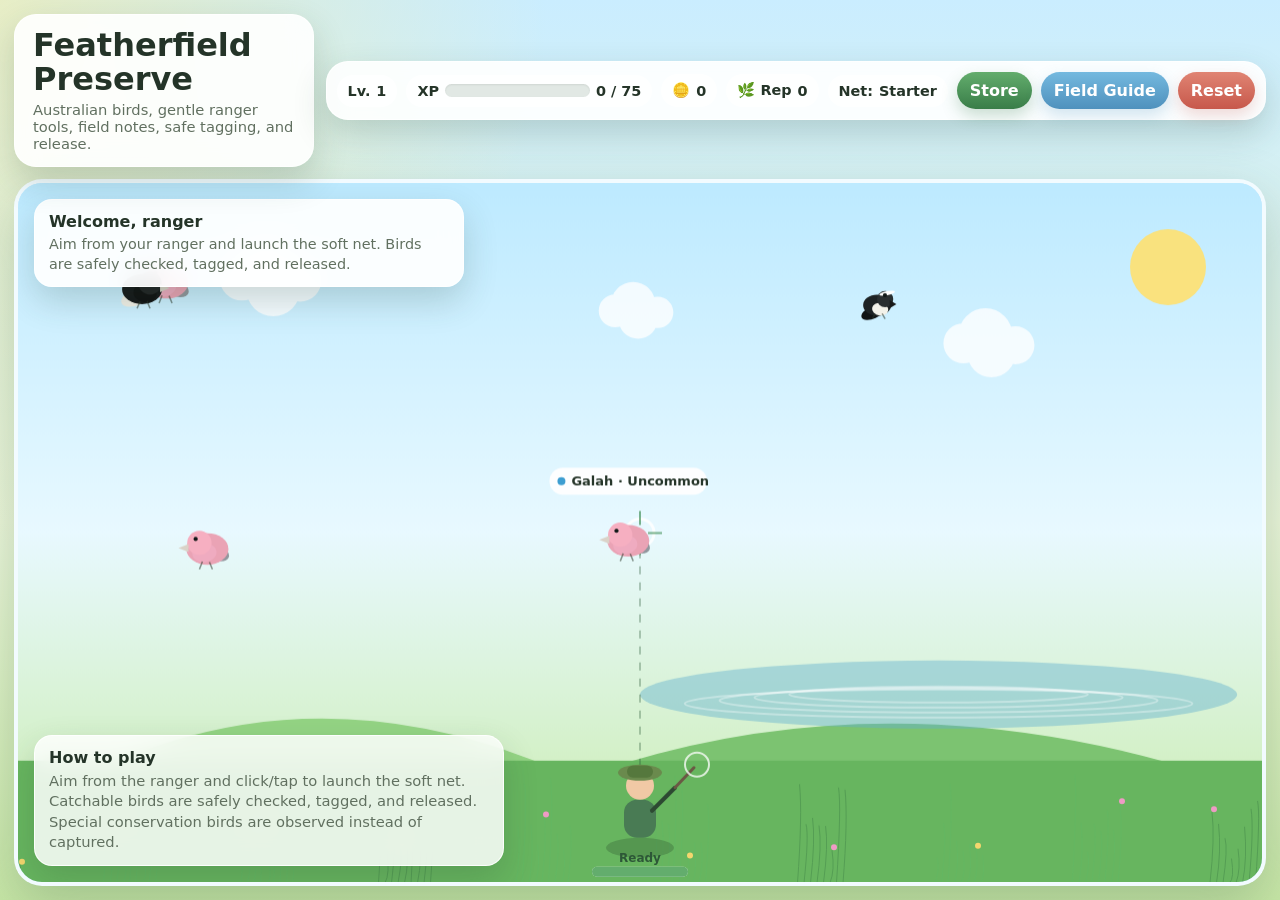
==== NEW_flappy_happpy_game_v1.2.html @ 40f364ed "Add files via upload This version adds the big changes:  Ranger/player at bottom of screen Net sh" ====
<!DOCTYPE html>
<html lang="en">
<head>
  <meta charset="UTF-8" />
  <meta name="viewport" content="width=device-width, initial-scale=1.0" />

  <title>Featherfield Preserve - Australian Birds MVP</title>

  <style>
    :root {
      --text: #243428;
      --muted: #617060;
      --panel: rgba(255, 255, 255, 0.9);
      --panel-solid: #fffaf0;
      --green: #63ad6d;
      --green-dark: #397d48;
      --blue: #5ca6da;
      --gold: #dfa840;
      --danger: #d46758;
      --shadow: 0 14px 34px rgba(40, 70, 48, 0.2);
      --radius: 22px;
    }

    * {
      box-sizing: border-box;
    }

    html,
    body {
      margin: 0;
      min-height: 100%;
      font-family: system-ui, -apple-system, BlinkMacSystemFont, "Segoe UI", sans-serif;
      color: var(--text);
      background:
        radial-gradient(circle at top left, rgba(255, 238, 151, 0.55), transparent 35%),
        linear-gradient(180deg, #caedff 0%, #edf8dc 58%, #c8e7a7 100%);
      overflow: hidden;
    }

    button {
      font: inherit;
    }

    .app {
      width: 100vw;
      height: 100vh;
      display: grid;
      grid-template-rows: auto 1fr;
      gap: 12px;
      padding: 14px;
    }

    .topbar {
      display: grid;
      grid-template-columns: 1fr auto;
      gap: 12px;
      align-items: center;
      z-index: 5;
    }

    .brand-card,
    .stats-card {
      background: var(--panel);
      backdrop-filter: blur(12px);
      border: 1px solid rgba(255, 255, 255, 0.78);
      box-shadow: var(--shadow);
      border-radius: var(--radius);
    }

    .brand-card {
      padding: 14px 18px;
    }

    .brand-card h1 {
      margin: 0;
      line-height: 1.05;
      font-size: clamp(1.15rem, 2.6vw, 2rem);
    }

    .brand-card p {
      margin: 5px 0 0;
      color: var(--muted);
      font-size: 0.92rem;
    }

    .stats-card {
      display: flex;
      flex-wrap: wrap;
      justify-content: flex-end;
      align-items: center;
      gap: 9px;
      padding: 10px;
    }

    .pill {
      display: inline-flex;
      align-items: center;
      gap: 6px;
      padding: 8px 11px;
      border-radius: 999px;
      background: rgba(255, 255, 255, 0.78);
      font-size: 0.9rem;
      font-weight: 800;
      white-space: nowrap;
    }

    .xp-shell {
      width: 145px;
      height: 13px;
      overflow: hidden;
      background: rgba(54, 94, 67, 0.14);
      border-radius: 999px;
      box-shadow: inset 0 1px 2px rgba(0, 0, 0, 0.08);
    }

    .xp-fill {
      display: block;
      height: 100%;
      width: 0%;
      background: linear-gradient(90deg, #72d085, #efbd4e);
      border-radius: inherit;
      transition: width 180ms ease;
    }

    .button {
      border: 0;
      border-radius: 999px;
      padding: 9px 13px;
      color: white;
      background: linear-gradient(180deg, var(--green), var(--green-dark));
      box-shadow: 0 7px 16px rgba(57, 125, 72, 0.25);
      cursor: pointer;
      font-weight: 900;
      transition: transform 120ms ease, filter 120ms ease;
    }

    .button:hover {
      transform: translateY(-1px);
      filter: brightness(1.04);
    }

    .button.secondary {
      background: linear-gradient(180deg, #74b9df, #4f91bd);
      box-shadow: 0 7px 16px rgba(79, 145, 189, 0.24);
    }

    .button.warn {
      background: linear-gradient(180deg, #e08473, #c7584b);
      box-shadow: 0 7px 16px rgba(199, 88, 75, 0.22);
    }

    .game-shell {
      position: relative;
      min-height: 0;
      overflow: hidden;
      border-radius: 28px;
      border: 4px solid rgba(255, 255, 255, 0.8);
      box-shadow: 0 20px 54px rgba(45, 82, 55, 0.25);
      background: #bfeaff;
    }

    canvas {
      display: block;
      width: 100%;
      height: 100%;
      cursor: crosshair;
      touch-action: none;
    }

    .hint-card {
      position: absolute;
      left: 16px;
      bottom: 16px;
      width: min(470px, calc(100% - 32px));
      padding: 12px 14px;
      pointer-events: none;
      background: rgba(255, 255, 255, 0.84);
      backdrop-filter: blur(12px);
      border: 1px solid rgba(255, 255, 255, 0.88);
      border-radius: 18px;
      box-shadow: var(--shadow);
    }

    .hint-card strong {
      display: block;
      margin-bottom: 4px;
    }

    .hint-card span {
      display: block;
      color: var(--muted);
      font-size: 0.92rem;
      line-height: 1.4;
    }

    .toast-stack {
      position: absolute;
      top: 16px;
      left: 16px;
      z-index: 4;
      display: grid;
      gap: 8px;
      pointer-events: none;
    }

    .toast {
      width: min(430px, calc(100vw - 60px));
      padding: 12px 14px;
      background: rgba(255, 255, 255, 0.92);
      backdrop-filter: blur(12px);
      border: 1px solid rgba(255, 255, 255, 0.9);
      border-radius: 18px;
      box-shadow: var(--shadow);
      animation: popIn 170ms ease both;
    }

    .toast h3 {
      margin: 0 0 4px;
      font-size: 1rem;
    }

    .toast p {
      margin: 0;
      color: var(--muted);
      font-size: 0.9rem;
      line-height: 1.35;
    }

    @keyframes popIn {
      from {
        opacity: 0;
        transform: translateY(-8px) scale(0.98);
      }

      to {
        opacity: 1;
        transform: translateY(0) scale(1);
      }
    }

    .modal-backdrop {
      position: fixed;
      inset: 0;
      z-index: 20;
      display: none;
      place-items: center;
      padding: 18px;
      background: rgba(25, 45, 30, 0.45);
      backdrop-filter: blur(8px);
    }

    .modal-backdrop.show {
      display: grid;
    }

    .modal {
      width: min(1040px, 100%);
      max-height: min(800px, 92vh);
      overflow: auto;
      background: var(--panel-solid);
      border: 3px solid rgba(255, 255, 255, 0.92);
      border-radius: 28px;
      box-shadow: 0 30px 82px rgba(0, 0, 0, 0.28);
    }

    .modal-header {
      position: sticky;
      top: 0;
      z-index: 2;
      display: flex;
      align-items: center;
      justify-content: space-between;
      gap: 12px;
      padding: 18px 20px;
      background: rgba(255, 250, 240, 0.97);
      border-bottom: 1px solid rgba(76, 93, 65, 0.13);
    }

    .modal-header h2 {
      margin: 0;
      font-size: 1.35rem;
    }

    .modal-body {
      padding: 18px 20px 22px;
    }

    .close-button {
      width: 38px;
      height: 38px;
      border: 0;
      border-radius: 999px;
      background: #f0dec5;
      color: #5e4b34;
      font-size: 1.2rem;
      font-weight: 900;
      cursor: pointer;
    }

    .grid {
      display: grid;
      grid-template-columns: repeat(auto-fit, minmax(245px, 1fr));
      gap: 14px;
    }

    .item-card {
      background: white;
      border: 1px solid rgba(76, 93, 65, 0.12);
      border-radius: 20px;
      box-shadow: 0 8px 22px rgba(43, 75, 52, 0.08);
      padding: 15px;
    }

    .item-card h3 {
      margin: 0 0 6px;
    }

    .item-card p {
      margin: 7px 0;
      color: var(--muted);
      line-height: 1.42;
    }

    .meta {
      display: flex;
      flex-wrap: wrap;
      gap: 6px;
      margin: 10px 0 12px;
    }

    .tag {
      display: inline-flex;
      align-items: center;
      padding: 5px 8px;
      border-radius: 999px;
      background: #eef7e8;
      color: #3d774d;
      font-size: 0.78rem;
      font-weight: 900;
    }

    .tag.common {
      background: #edf8e9;
      color: #4e8f49;
    }

    .tag.uncommon {
      background: #e7f4ff;
      color: #3b7eab;
    }

    .tag.rare {
      background: #f1e8ff;
      color: #7350b6;
    }

    .tag.epic {
      background: #fff0fb;
      color: #b84ca2;
    }

    .tag.legendary {
      background: #fff6d9;
      color: #9c6b11;
    }

    .tag.conservation {
      background: #e8f7ef;
      color: #32764c;
    }

    .locked {
      filter: grayscale(0.65);
      opacity: 0.72;
    }

    .card-actions {
      display: flex;
      flex-wrap: wrap;
      gap: 8px;
      margin-top: 10px;
    }

    .mini-button {
      border: 0;
      border-radius: 999px;
      padding: 8px 11px;
      background: #e9f6df;
      color: #356c43;
      cursor: pointer;
      font-weight: 900;
    }

    .mini-button.primary {
      background: var(--green);
      color: white;
    }

    .mini-button:disabled {
      cursor: not-allowed;
      opacity: 0.55;
    }

    @media (max-width: 880px) {
      html,
      body {
        overflow: auto;
      }

      .app {
        min-height: 100vh;
        height: auto;
      }

      .topbar {
        grid-template-columns: 1fr;
      }

      .stats-card {
        justify-content: flex-start;
      }

      .game-shell {
        height: 69vh;
        min-height: 510px;
      }

      .hint-card {
        right: 12px;
        left: 12px;
        bottom: 12px;
      }
    }

    @media (min-width: 881px) {
      .game-shell {
        height: 100%;
      }
    }
  </style>
</head>

<body>
  <main class="app">
    <section class="topbar">
      <div class="brand-card">
        <h1>Featherfield Preserve</h1>
        <p>Australian birds, gentle ranger tools, field notes, safe tagging, and release.</p>
      </div>

      <div class="stats-card">
        <span class="pill">Lv. <span id="levelText">1</span></span>

        <span class="pill">
          XP
          <span class="xp-shell">
            <span class="xp-fill" id="xpFill"></span>
          </span>
          <span id="xpText">0 / 75</span>
        </span>

        <span class="pill">🪙 <span id="coinText">0</span></span>
        <span class="pill">🌿 Rep <span id="repText">0</span></span>
        <span class="pill">Net: <span id="netText">Starter</span></span>

        <button class="button" id="storeButton">Store</button>
        <button class="button secondary" id="guideButton">Field Guide</button>
        <button class="button warn" id="resetButton">Reset</button>
      </div>
    </section>

    <section class="game-shell">
      <canvas id="gameCanvas" aria-label="Australian bird preserve game canvas"></canvas>

      <div class="toast-stack" id="toastStack"></div>

      <div class="hint-card">
        <strong>How to play</strong>
        <span>
          Aim from the ranger and click/tap to launch the soft net. Catchable birds are safely checked,
          tagged, and released. Special conservation birds are observed instead of captured.
        </span>
      </div>
    </section>
  </main>

  <div class="modal-backdrop" id="modalBackdrop">
    <div class="modal" role="dialog" aria-modal="true">
      <div class="modal-header">
        <h2 id="modalTitle">Modal</h2>
        <button class="close-button" id="closeModalButton" aria-label="Close modal">×</button>
      </div>

      <div class="modal-body" id="modalBody"></div>
    </div>
  </div>

  <script>
    (() => {
      "use strict";

      const STORAGE_KEY = "featherfield_preserve_australia_v2";

      const RARITY = {
        common: {
          label: "Common",
          color: "#6caf66",
          glow: "rgba(108, 175, 102, 0.16)"
        },
        uncommon: {
          label: "Uncommon",
          color: "#3d9ed1",
          glow: "rgba(61, 158, 209, 0.17)"
        },
        rare: {
          label: "Rare",
          color: "#8160cf",
          glow: "rgba(129, 96, 207, 0.2)"
        },
        epic: {
          label: "Epic",
          color: "#cc54b7",
          glow: "rgba(204, 84, 183, 0.25)"
        },
        legendary: {
          label: "Conservation",
          color: "#d89b2a",
          glow: "rgba(216, 155, 42, 0.25)"
        }
      };

      const BIRDS = [
        {
          id: "willie_wagtail",
          commonName: "Willie Wagtail",
          scientificName: "Rhipidura leucophrys",
          rarity: "common",
          handling: "catch_release",
          spawnWeight: 34,
          levelRequired: 1,
          size: 14,
          speed: 88,
          catchDifficulty: 13,
          alertRate: 0.2,
          xp: 9,
          coins: 6,
          reputation: 1,
          body: "#1d2224",
          wing: "#101314",
          chest: "#f3f2ea",
          accent: "#ffffff",
          beak: "#181818",
          movementStyle: "zigzag",
          fieldGuide:
            "A small black-and-white fantail with a white chest and eyebrow. It flicks and fans its tail while searching for insects."
        },
        {
          id: "australian_magpie",
          commonName: "Australian Magpie",
          scientificName: "Gymnorhina tibicen",
          rarity: "common",
          handling: "catch_release",
          spawnWeight: 28,
          levelRequired: 1,
          size: 20,
          speed: 50,
          catchDifficulty: 17,
          alertRate: 0.31,
          xp: 12,
          coins: 8,
          reputation: 1,
          body: "#151719",
          wing: "#f1f0e8",
          chest: "#0f1011",
          accent: "#dfded4",
          beak: "#d8d4c8",
          movementStyle: "territorial",
          fieldGuide:
            "A familiar black-and-white Australian bird. Magpies live in defended territories and are known for their rich warbling calls."
        },
        {
          id: "galah",
          commonName: "Galah",
          scientificName: "Eolophus roseicapilla",
          rarity: "uncommon",
          handling: "catch_release",
          spawnWeight: 17,
          levelRequired: 1,
          size: 21,
          speed: 60,
          catchDifficulty: 22,
          alertRate: 0.25,
          xp: 20,
          coins: 14,
          reputation: 2,
          body: "#eaa3b5",
          wing: "#92979e",
          chest: "#efabc0",
          accent: "#f3cad4",
          beak: "#dad2c8",
          movementStyle: "flock",
          fieldGuide:
            "A rose-pink and grey cockatoo often seen in noisy groups. Galahs have a bouncing, acrobatic flight."
        },
        {
          id: "rainbow_lorikeet",
          commonName: "Rainbow Lorikeet",
          scientificName: "Trichoglossus moluccanus",
          rarity: "uncommon",
          handling: "catch_release",
          spawnWeight: 15,
          levelRequired: 2,
          size: 17,
          speed: 92,
          catchDifficulty: 28,
          alertRate: 0.29,
          xp: 25,
          coins: 18,
          reputation: 2,
          body: "#238243",
          wing: "#126a31",
          chest: "#e67a2f",
          head: "#3656a7",
          accent: "#f3c739",
          beak: "#e34e34",
          movementStyle: "burst",
          fieldGuide:
            "A bright lorikeet with green wings, blue head, orange-yellow breast, and red beak. Often noisy and fast-moving."
        },
        {
          id: "superb_fairy_wren",
          commonName: "Superb Fairy-wren",
          scientificName: "Malurus cyaneus",
          rarity: "rare",
          handling: "catch_release",
          spawnWeight: 7,
          levelRequired: 2,
          size: 11,
          speed: 99,
          catchDifficulty: 38,
          alertRate: 0.39,
          xp: 48,
          coins: 34,
          reputation: 4,
          body: "#2b57b8",
          wing: "#17264f",
          chest: "#161819",
          accent: "#65a9ff",
          beak: "#161616",
          movementStyle: "tiny_hopper",
          fieldGuide:
            "A tiny, energetic wren. Adult males can show striking blue and black breeding plumage."
        },
        {
          id: "laughing_kookaburra",
          commonName: "Laughing Kookaburra",
          scientificName: "Dacelo novaeguineae",
          rarity: "rare",
          handling: "catch_release",
          spawnWeight: 6,
          levelRequired: 3,
          size: 26,
          speed: 38,
          catchDifficulty: 33,
          alertRate: 0.34,
          xp: 56,
          coins: 42,
          reputation: 4,
          body: "#d8c5a5",
          wing: "#765437",
          chest: "#f2eadc",
          accent: "#3d3027",
          beak: "#51483e",
          movementStyle: "perch",
          fieldGuide:
            "A large kingfisher with off-white underparts, brown wings, and a famous laughing call."
        },
        {
          id: "black_swan",
          commonName: "Black Swan",
          scientificName: "Cygnus atratus",
          rarity: "epic",
          handling: "catch_release",
          spawnWeight: 2,
          levelRequired: 4,
          size: 31,
          speed: 28,
          catchDifficulty: 42,
          alertRate: 0.28,
          xp: 105,
          coins: 85,
          reputation: 8,
          body: "#161515",
          wing: "#222222",
          chest: "#1b1b1b",
          accent: "#ffffff",
          beak: "#df4635",
          movementStyle: "water_glide",
          fieldGuide:
            "A large mostly black waterbird with white wing tips visible in flight and an orange-red bill."
        },
        {
          id: "carnabys_black_cockatoo",
          commonName: "Carnaby’s Black-Cockatoo",
          scientificName: "Zanda latirostris",
          rarity: "legendary",
          handling: "observe_only",
          spawnWeight: 1,
          levelRequired: 5,
          size: 30,
          speed: 72,
          catchDifficulty: 999,
          alertRate: 0.45,
          xp: 140,
          coins: 0,
          reputation: 18,
          body: "#171719",
          wing: "#101011",
          chest: "#1c1c1e",
          accent: "#f0f0df",
          beak: "#a9a190",
          movementStyle: "conservation_flyover",
          fieldGuide:
            "A south-west Western Australian black-cockatoo. In this game it is observed and protected, not captured."
        }
      ];

      const NETS = [
        {
          id: "starter",
          name: "Starter Net",
          shortName: "Starter",
          cost: 0,
          unlockLevel: 1,
          radius: 42,
          range: 430,
          throwSpeed: 560,
          cooldownMs: 1000,
          baseCatchChance: 76,
          rareBonus: 0,
          stealth: 0,
          description:
            "A balanced soft ranger net. Good range, average opening size, and forgiving cooldown."
        },
        {
          id: "wide",
          name: "Wide Net",
          shortName: "Wide",
          cost: 110,
          unlockLevel: 2,
          radius: 62,
          range: 360,
          throwSpeed: 455,
          cooldownMs: 1350,
          baseCatchChance: 72,
          rareBonus: -2,
          stealth: 0,
          description:
            "Opens wide and is easier to aim, but travels slower and has a longer cooldown."
        },
        {
          id: "quick",
          name: "Quick Net",
          shortName: "Quick",
          cost: 165,
          unlockLevel: 3,
          radius: 34,
          range: 510,
          throwSpeed: 760,
          cooldownMs: 650,
          baseCatchChance: 78,
          rareBonus: 0,
          stealth: 0,
          description:
            "Fast and responsive. Excellent for skilled timing, but the smaller opening demands accuracy."
        },
        {
          id: "silent",
          name: "Silent Net",
          shortName: "Silent",
          cost: 320,
          unlockLevel: 4,
          radius: 44,
          range: 440,
          throwSpeed: 570,
          cooldownMs: 1050,
          baseCatchChance: 79,
          rareBonus: 8,
          stealth: 0.38,
          description:
            "A quieter conservation net that creates less stress and helps with skittish rare birds."
        }
      ];

      const canvas = document.getElementById("gameCanvas");
      const ctx = canvas.getContext("2d");

      const levelText = document.getElementById("levelText");
      const xpFill = document.getElementById("xpFill");
      const xpText = document.getElementById("xpText");
      const coinText = document.getElementById("coinText");
      const repText = document.getElementById("repText");
      const netText = document.getElementById("netText");

      const storeButton = document.getElementById("storeButton");
      const guideButton = document.getElementById("guideButton");
      const resetButton = document.getElementById("resetButton");

      const modalBackdrop = document.getElementById("modalBackdrop");
      const modalTitle = document.getElementById("modalTitle");
      const modalBody = document.getElementById("modalBody");
      const closeModalButton = document.getElementById("closeModalButton");
      const toastStack = document.getElementById("toastStack");

      let width = 900;
      let height = 620;
      let lastTime = performance.now();

      let birds = [];
      let floatingTexts = [];
      let activeNet = null;

      let spawnTimer = 0;
      let nextSpawnDelay = random(600, 1500);
      let nextThrowAt = 0;
      let cooldownPulse = 0;

      const pointer = {
        x: 450,
        y: 300,
        active: false
      };

      const player = {
        x: 450,
        y: 560,
        radius: 24,
        bob: 0
      };

      let save = loadSave();

      function createDefaultSave() {
        const collection = {};

        for (const bird of BIRDS) {
          collection[bird.id] = {
            discovered: false,
            observed: false,
            totalHandled: 0,
            totalObserved: 0,
            bestQuality: null,
            firstSeenAt: null
          };
        }

        return {
          xp: 0,
          coins: 0,
          reputation: 0,
          equippedNetId: "starter",
          ownedNetIds: ["starter"],
          collection,
          totalSafeHandles: 0,
          totalObservations: 0
        };
      }

      function loadSave() {
        try {
          const raw = localStorage.getItem(STORAGE_KEY);
          const parsed = raw ? JSON.parse(raw) : null;
          const base = createDefaultSave();

          if (!parsed || typeof parsed !== "object") {
            return base;
          }

          const mergedCollection = { ...base.collection };

          for (const bird of BIRDS) {
            mergedCollection[bird.id] = {
              ...base.collection[bird.id],
              ...(parsed.collection ? parsed.collection[bird.id] : {})
            };
          }

          const merged = {
            ...base,
            ...parsed,
            collection: mergedCollection,
            ownedNetIds:
              Array.isArray(parsed.ownedNetIds) && parsed.ownedNetIds.length
                ? parsed.ownedNetIds
                : ["starter"]
          };

          if (!merged.ownedNetIds.includes("starter")) {
            merged.ownedNetIds.push("starter");
          }

          if (!NETS.some((net) => net.id === merged.equippedNetId)) {
            merged.equippedNetId = "starter";
          }

          return merged;
        } catch (error) {
          console.warn("Could not load save. Starting fresh.", error);
          return createDefaultSave();
        }
      }

      function writeSave() {
        localStorage.setItem(STORAGE_KEY, JSON.stringify(save));
      }

      function xpRequiredForLevel(level) {
        return Math.floor(75 * Math.pow(level, 1.45));
      }

      function getLevelInfo(totalXp) {
        let level = 1;
        let remaining = totalXp;

        while (remaining >= xpRequiredForLevel(level)) {
          remaining -= xpRequiredForLevel(level);
          level += 1;
        }

        return {
          level,
          current: remaining,
          needed: xpRequiredForLevel(level)
        };
      }

      function getEquippedNet() {
        return NETS.find((net) => net.id === save.equippedNetId) || NETS[0];
      }

      function clamp(value, min, max) {
        return Math.max(min, Math.min(max, value));
      }

      function random(min, max) {
        return Math.random() * (max - min) + min;
      }

      function distance(ax, ay, bx, by) {
        return Math.hypot(ax - bx, ay - by);
      }

      function escapeHtml(value) {
        return String(value)
          .replaceAll("&", "&amp;")
          .replaceAll("<", "&lt;")
          .replaceAll(">", "&gt;")
          .replaceAll('"', "&quot;")
          .replaceAll("'", "&#039;");
      }

      function safeId() {
        if (globalThis.crypto && typeof globalThis.crypto.randomUUID === "function") {
          return globalThis.crypto.randomUUID();
        }

        return `${Date.now()}-${Math.random().toString(16).slice(2)}`;
      }

      function resizeCanvas() {
        const rect = canvas.getBoundingClientRect();
        const dpr = Math.max(1, window.devicePixelRatio || 1);

        width = Math.max(320, rect.width);
        height = Math.max(480, rect.height);

        canvas.width = Math.floor(width * dpr);
        canvas.height = Math.floor(height * dpr);

        ctx.setTransform(dpr, 0, 0, dpr, 0, 0);

        player.x = width / 2;
        player.y = height - 68;

        if (!pointer.active) {
          pointer.x = width / 2;
          pointer.y = height / 2;
        }
      }

      function chooseWeightedBird() {
        const level = getLevelInfo(save.xp).level;

        const availableBirds = BIRDS.filter((bird) => level >= bird.levelRequired);

        const totalWeight = availableBirds.reduce((sum, bird) => sum + bird.spawnWeight, 0);
        let roll = Math.random() * totalWeight;

        for (const bird of availableBirds) {
          roll -= bird.spawnWeight;

          if (roll <= 0) {
            return bird;
          }
        }

        return availableBirds[0];
      }

      function spawnBird() {
        const data = chooseWeightedBird();

        let x = random(50, width - 50);
        let y = random(82, height - 170);

        if (data.movementStyle === "water_glide") {
          x = random(80, width - 80);
          y = height - 172;
        }

        if (data.movementStyle === "conservation_flyover") {
          x = Math.random() < 0.5 ? -60 : width + 60;
          y = random(90, height * 0.42);
        }

        const angle = random(0, Math.PI * 2);
        const direction = data.movementStyle === "conservation_flyover"
          ? x < 0
            ? 1
            : -1
          : Math.cos(angle) >= 0
            ? 1
            : -1;

        const speed = data.speed * random(0.84, 1.18);

        birds.push({
          uid: safeId(),
          data,
          x,
          y,
          vx: direction * speed,
          vy: Math.sin(angle) * speed * 0.48,
          size: data.size,
          alert: 0,
          state: "foraging",
          age: 0,
          flap: random(0, Math.PI * 2),
          turnTimer: random(0.45, 1.5),
          pauseTimer: 0,
          lifeLimit:
            data.rarity === "legendary"
              ? random(7, 11)
              : data.rarity === "epic"
                ? random(12, 17)
                : data.rarity === "rare"
                  ? random(14, 22)
                  : random(20, 31)
        });
      }

      function updateSpawning(dt) {
        spawnTimer += dt * 1000;

        const maxBirds = width < 640 ? 5 : 8;

        if (birds.length < maxBirds && spawnTimer >= nextSpawnDelay) {
          spawnBird();

          spawnTimer = 0;
          nextSpawnDelay = random(650, 1650);
        }
      }

      function updateBirds(dt) {
        const net = getEquippedNet();

        for (const bird of birds) {
          bird.age += dt;
          bird.flap += dt * 9;
          bird.turnTimer -= dt;
          bird.pauseTimer = Math.max(0, bird.pauseTimer - dt);

          const pointerDistance = distance(pointer.x, pointer.y, bird.x, bird.y);

          if (pointer.active && pointerDistance < 86) {
            bird.alert += bird.data.alertRate * (1 - net.stealth) * dt * 0.55;
          } else {
            bird.alert -= dt * 0.075;
          }

          if (activeNet) {
            const netDistance = distance(activeNet.x, activeNet.y, bird.x, bird.y);
            if (netDistance < activeNet.radius + 90) {
              bird.alert += bird.data.alertRate * (1 - net.stealth) * dt * 1.2;
            }
          }

          bird.alert = clamp(bird.alert, 0, 1.55);

          applyMovementStyle(bird, dt);

          if (
            bird.age > bird.lifeLimit ||
            (bird.alert > 1.24 && ["rare", "epic", "legendary"].includes(bird.data.rarity))
          ) {
            bird.state = "fleeing";
          }

          if (bird.state === "fleeing") {
            bird.vy -= 120 * dt;
            bird.vx += bird.vx >= 0 ? 28 * dt : -28 * dt;
          }

          bird.x += bird.vx * dt;
          bird.y += bird.vy * dt;

          constrainBirdToHabitat(bird);
        }

        birds = birds.filter((bird) => {
          const margin = 180;

          return (
            bird.x > -margin &&
            bird.x < width + margin &&
            bird.y > -margin &&
            bird.y < height + margin
          );
        });
      }

      function applyMovementStyle(bird, dt) {
        const data = bird.data;

        if (bird.state === "fleeing") {
          return;
        }

        if (data.movementStyle === "perch") {
          if (bird.pauseTimer <= 0 && Math.random() < dt * 0.55) {
            bird.pauseTimer = random(0.7, 1.8);
          }

          if (bird.pauseTimer > 0) {
            bird.vx *= 0.9;
            bird.vy *= 0.88;
            return;
          }
        }

        if (bird.turnTimer > 0) {
          return;
        }

        let speed = data.speed * random(0.78, 1.28) * (1 + bird.alert * 0.38);
        let angle = Math.atan2(bird.vy, bird.vx);

        if (data.movementStyle === "zigzag") {
          angle += random(-1.25, 1.25);
          speed *= 1.08;
          bird.turnTimer = random(0.22, 0.58);
        } else if (data.movementStyle === "territorial") {
          const homeBias = Math.atan2(height * 0.45 - bird.y, width * 0.5 - bird.x);
          angle = angle * 0.55 + homeBias * 0.45 + random(-0.7, 0.7);
          bird.turnTimer = random(0.6, 1.25);
        } else if (data.movementStyle === "flock") {
          angle += random(-0.6, 0.6);
          speed *= 0.94;
          bird.turnTimer = random(0.5, 1.2);
        } else if (data.movementStyle === "burst") {
          angle += random(-0.85, 0.85);
          speed *= Math.random() < 0.45 ? 1.55 : 0.55;
          bird.turnTimer = random(0.25, 0.85);
        } else if (data.movementStyle === "tiny_hopper") {
          angle += random(-1.5, 1.5);
          speed *= Math.random() < 0.5 ? 1.35 : 0.35;
          bird.turnTimer = random(0.2, 0.55);
        } else if (data.movementStyle === "water_glide") {
          angle = Math.random() < 0.5 ? 0 : Math.PI;
          speed *= 0.55;
          bird.turnTimer = random(1.4, 2.8);
        } else if (data.movementStyle === "conservation_flyover") {
          speed *= 1.08;
          bird.vx = bird.vx >= 0 ? speed : -speed;
          bird.vy = Math.sin(bird.age * 1.4) * 14;
          bird.turnTimer = random(0.9, 1.4);
          return;
        } else {
          angle += random(-0.75, 0.75);
          bird.turnTimer = random(0.5, 1.5);
        }

        bird.vx = Math.cos(angle) * speed;
        bird.vy = Math.sin(angle) * speed * 0.52;
      }

      function constrainBirdToHabitat(bird) {
        if (bird.state === "fleeing" || bird.data.movementStyle === "conservation_flyover") {
          return;
        }

        const minY = 72;
        const maxY = bird.data.movementStyle === "water_glide"
          ? height - 148
          : height - 135;

        if (bird.x < 36) {
          bird.x = 36;
          bird.vx = Math.abs(bird.vx);
        }

        if (bird.x > width - 36) {
          bird.x = width - 36;
          bird.vx = -Math.abs(bird.vx);
        }

        if (bird.y < minY) {
          bird.y = minY;
          bird.vy = Math.abs(bird.vy);
        }

        if (bird.y > maxY) {
          bird.y = maxY;
          bird.vy = -Math.abs(bird.vy);
        }
      }

      function fireNet(targetX, targetY) {
        const now = performance.now();
        const net = getEquippedNet();

        if (activeNet) {
          showToast("Net already deployed", "Let your current net finish its throw first.");
          return;
        }

        if (now < nextThrowAt) {
          cooldownPulse = 1;
          showToast("Net cooling down", "A calm ranger waits between throws.");
          return;
        }

        const dx = targetX - player.x;
        const dy = targetY - player.y;
        const length = Math.hypot(dx, dy) || 1;

        if (dy > 30) {
          showToast("Aim into the habitat", "Launch upward or sideways toward the birds, not into the ranger’s feet.");
          return;
        }

        const directionX = dx / length;
        const directionY = dy / length;

        activeNet = {
          x: player.x,
          y: player.y - 16,
          startX: player.x,
          startY: player.y - 16,
          vx: directionX * net.throwSpeed,
          vy: directionY * net.throwSpeed,
          radius: 9,
          maxRadius: net.radius,
          range: net.range,
          age: 0,
          hit: false
        };

        nextThrowAt = now + net.cooldownMs;
      }

      function updateNetProjectile(dt) {
        if (!activeNet) {
          return;
        }

        activeNet.age += dt;
        activeNet.x += activeNet.vx * dt;
        activeNet.y += activeNet.vy * dt;

        activeNet.radius = Math.min(
          activeNet.maxRadius,
          activeNet.radius + dt * 210
        );

        for (const bird of birds) {
          if (bird.state === "fleeing") {
            continue;
          }

          const hitDistance = distance(activeNet.x, activeNet.y, bird.x, bird.y);

          if (hitDistance <= activeNet.radius + bird.size) {
            handleNetHitBird(bird, activeNet);
            activeNet = null;
            return;
          }
        }

        const travelled = distance(
          activeNet.x,
          activeNet.y,
          activeNet.startX,
          activeNet.startY
        );

        if (
          travelled >= activeNet.range ||
          activeNet.x < -90 ||
          activeNet.x > width + 90 ||
          activeNet.y < -90 ||
          activeNet.y > height + 90
        ) {
          scareNearbyBirds(activeNet.x, activeNet.y);

          floatingTexts.push({
            text: "Soft net landed",
            x: activeNet.x,
            y: activeNet.y,
            color: "#697463",
            alpha: 1,
            age: 0,
            life: 0.9
          });

          activeNet = null;
        }
      }

      function handleNetHitBird(bird, projectile) {
        if (bird.data.handling === "observe_only") {
          observeConservationBird(bird);
          return;
        }

        attemptCatch(bird, projectile);
      }

      function attemptCatch(bird, projectile) {
        const net = getEquippedNet();
        const data = bird.data;

        const distanceScore = clamp(
          1 - distance(projectile.x, projectile.y, bird.x, bird.y) / (projectile.radius + bird.size),
          0,
          1
        );

        const rareBonus = ["rare", "epic"].includes(data.rarity) ? net.rareBonus : 0;

        const catchChance = clamp(
          net.baseCatchChance +
            rareBonus +
            distanceScore * 15 -
            data.catchDifficulty -
            bird.alert * 18,
          5,
          96
        );

        const roll = Math.random() * 100;

        if (roll <= catchChance) {
          safelyHandleBird(bird, distanceScore);
        } else {
          bird.alert += 0.58;

          if (bird.alert > 1.05) {
            bird.state = "fleeing";
          }

          floatingTexts.push({
            text: "Slipped away",
            x: bird.x,
            y: bird.y - 30,
            color: "#b4654d",
            alpha: 1,
            age: 0,
            life: 1
          });

          showToast(
            "Gentle miss",
            `${data.commonName} slipped away and became more alert.`
          );
        }
      }

      function safelyHandleBird(bird, distanceScore) {
        const data = bird.data;
        const entry = save.collection[data.id];

        const firstDiscovery = !entry.discovered;
        const quality = distanceScore >= 0.72 ? "Excellent" : distanceScore >= 0.4 ? "Clean" : "Safe";
        const qualityMultiplier = quality === "Excellent" ? 1.25 : quality === "Clean" ? 1.08 : 1;
        const firstMultiplier = firstDiscovery ? 2 : 1;

        const xpEarned = Math.round(data.xp * qualityMultiplier * firstMultiplier);
        const coinsEarned = Math.round(data.coins * qualityMultiplier);
        const repEarned = Math.round(data.reputation * qualityMultiplier);

        save.xp += xpEarned;
        save.coins += coinsEarned;
        save.reputation += repEarned;
        save.totalSafeHandles += 1;

        entry.discovered = true;
        entry.observed = true;
        entry.totalHandled += 1;
        entry.totalObserved += 1;
        entry.firstSeenAt = entry.firstSeenAt || new Date().toISOString();

        if (!entry.bestQuality || qualityRank(quality) > qualityRank(entry.bestQuality)) {
          entry.bestQuality = quality;
        }

        birds = birds.filter((item) => item.uid !== bird.uid);

        floatingTexts.push({
          text: `+${xpEarned} XP  +${coinsEarned} coins  +${repEarned} rep`,
          x: bird.x,
          y: bird.y - 34,
          color: RARITY[data.rarity].color,
          alpha: 1,
          age: 0,
          life: 1.25
        });

        showToast(
          `${quality} handling: ${data.commonName}`,
          `${data.commonName} was safely checked, tagged, and released. ${
            firstDiscovery ? "New field guide entry unlocked. " : ""
          }+${xpEarned} XP, +${coinsEarned} coins, +${repEarned} reputation.`
        );

        writeSave();
        updateHud();
      }

      function observeConservationBird(bird) {
        const data = bird.data;
        const entry = save.collection[data.id];

        const firstDiscovery = !entry.discovered;

        const xpEarned = firstDiscovery ? data.xp * 2 : data.xp;
        const repEarned = firstDiscovery ? data.reputation * 2 : data.reputation;

        save.xp += xpEarned;
        save.reputation += repEarned;
        save.totalObservations += 1;

        entry.discovered = true;
        entry.observed = true;
        entry.totalObserved += 1;
        entry.firstSeenAt = entry.firstSeenAt || new Date().toISOString();
        entry.bestQuality = "Observed";

        birds = birds.filter((item) => item.uid !== bird.uid);

        floatingTexts.push({
          text: `Observed! +${xpEarned} XP  +${repEarned} rep`,
          x: bird.x,
          y: bird.y - 36,
          color: RARITY[data.rarity].color,
          alpha: 1,
          age: 0,
          life: 1.4
        });

        showToast(
          `Conservation observation: ${data.commonName}`,
          `${data.commonName} was respectfully observed and logged. This species is protected in-game, not captured.`
        );

        writeSave();
        updateHud();
      }

      function qualityRank(quality) {
        if (quality === "Observed") return 4;
        if (quality === "Excellent") return 3;
        if (quality === "Clean") return 2;
        if (quality === "Safe") return 1;
        return 0;
      }

      function scareNearbyBirds(x, y) {
        const net = getEquippedNet();

        for (const bird of birds) {
          const d = distance(x, y, bird.x, bird.y);

          if (d < 130) {
            bird.alert += 0.25 * (1 - net.stealth);

            if (bird.alert > 1.25 && ["rare", "epic", "legendary"].includes(bird.data.rarity)) {
              bird.state = "fleeing";
            }
          }
        }
      }

      function updateFloatingTexts(dt) {
        for (const text of floatingTexts) {
          text.age += dt;
          text.y -= dt * 36;
          text.alpha = 1 - text.age / text.life;
        }

        floatingTexts = floatingTexts.filter((text) => text.age < text.life);
      }

      function updateHud() {
        const levelInfo = getLevelInfo(save.xp);
        const net = getEquippedNet();

        levelText.textContent = String(levelInfo.level);
        xpText.textContent = `${levelInfo.current} / ${levelInfo.needed}`;
        xpFill.style.width = `${clamp((levelInfo.current / levelInfo.needed) * 100, 0, 100)}%`;

        coinText.textContent = String(save.coins);
        repText.textContent = String(save.reputation);
        netText.textContent = net.shortName;
      }

      function showToast(title, message) {
        const toast = document.createElement("div");
        toast.className = "toast";
        toast.innerHTML = `
          <h3>${escapeHtml(title)}</h3>
          <p>${escapeHtml(message)}</p>
        `;

        toastStack.prepend(toast);

        while (toastStack.children.length > 3) {
          toastStack.lastElementChild.remove();
        }

        window.setTimeout(() => {
          toast.style.opacity = "0";
          toast.style.transform = "translateY(-8px)";
          toast.style.transition = "opacity 240ms ease, transform 240ms ease";

          window.setTimeout(() => {
            toast.remove();
          }, 260);
        }, 3100);
      }

      function draw() {
        drawBackground();
        drawAimGuide();

        const sortedBirds = [...birds].sort((a, b) => a.y - b.y);

        for (const bird of sortedBirds) {
          drawBird(bird);
        }

        drawNetProjectile();
        drawPlayer();
        drawFloatingTexts();
        drawCooldownIndicator();
      }

      function drawBackground() {
        const sky = ctx.createLinearGradient(0, 0, 0, height);
        sky.addColorStop(0, "#bdeaff");
        sky.addColorStop(0.5, "#e8f9ff");
        sky.addColorStop(1, "#c9ecaa");

        ctx.fillStyle = sky;
        ctx.fillRect(0, 0, width, height);

        ctx.fillStyle = "rgba(255, 225, 112, 0.9)";
        ctx.beginPath();
        ctx.arc(width - 94, 84, 38, 0, Math.PI * 2);
        ctx.fill();

        drawCloud(width * 0.18, 86, 1.12);
        drawCloud(width * 0.48, 121, 0.82);
        drawCloud(width * 0.76, 152, 1);

        ctx.fillStyle = "#94d484";
        drawHill(-90, height - 148, width * 0.66, 180);

        ctx.fillStyle = "#7cc371";
        drawHill(width * 0.28, height - 128, width * 0.88, 190);

        drawWaterEdge();

        ctx.fillStyle = "#67b55f";
        ctx.fillRect(0, height - 122, width, 122);

        drawGrass();
      }

      function drawWaterEdge() {
        const pondY = height - 188;

        ctx.fillStyle = "rgba(101, 178, 206, 0.45)";
        ctx.beginPath();
        ctx.ellipse(width * 0.74, pondY, width * 0.24, 34, 0, 0, Math.PI * 2);
        ctx.fill();

        ctx.strokeStyle = "rgba(255, 255, 255, 0.34)";
        ctx.lineWidth = 2;

        for (let i = 0; i < 4; i += 1) {
          ctx.beginPath();
          ctx.ellipse(width * 0.74, pondY + i * 3, width * (0.12 + i * 0.028), 8 + i * 2, 0, 0, Math.PI * 2);
          ctx.stroke();
        }
      }

      function drawGrass() {
        for (let i = 0; i < 78; i += 1) {
          const x = (i * 137.5) % width;
          const y = height - randomSeeded(i, 18, 108);
          const bladeHeight = randomSeeded(i + 44, 10, 31);

          ctx.strokeStyle = i % 3 === 0 ? "#559e54" : "#64b762";
          ctx.lineWidth = 1;
          ctx.beginPath();
          ctx.moveTo(x, height);
          ctx.quadraticCurveTo(x + 5, y + bladeHeight, x + 2, y);
          ctx.stroke();

          if (i % 8 === 0) {
            ctx.fillStyle = i % 16 === 0 ? "#f5d66e" : "#ef9bc5";
            ctx.beginPath();
            ctx.arc(x + 4, y - 3, 3, 0, Math.PI * 2);
            ctx.fill();
          }
        }
      }

      function randomSeeded(seed, min, max) {
        const x = Math.sin(seed * 999) * 10000;
        return min + (x - Math.floor(x)) * (max - min);
      }

      function drawHill(x, y, w, h) {
        ctx.beginPath();
        ctx.moveTo(x, height);
        ctx.quadraticCurveTo(x + w * 0.46, y - h, x + w, height);
        ctx.closePath();
        ctx.fill();
      }

      function drawCloud(x, y, scale) {
        ctx.save();
        ctx.translate(x, y);
        ctx.scale(scale, scale);

        ctx.fillStyle = "rgba(255, 255, 255, 0.78)";
        ctx.beginPath();
        ctx.arc(0, 8, 20, 0, Math.PI * 2);
        ctx.arc(22, 0, 27, 0, Math.PI * 2);
        ctx.arc(52, 10, 19, 0, Math.PI * 2);
        ctx.arc(28, 18, 24, 0, Math.PI * 2);
        ctx.fill();

        ctx.restore();
      }

      function drawAimGuide() {
        const net = getEquippedNet();
        const dx = pointer.x - player.x;
        const dy = pointer.y - (player.y - 16);
        const length = Math.hypot(dx, dy) || 1;
        const cappedLength = Math.min(length, net.range);
        const endX = player.x + (dx / length) * cappedLength;
        const endY = player.y - 16 + (dy / length) * cappedLength;

        ctx.save();

        ctx.globalAlpha = 0.55;
        ctx.strokeStyle = "rgba(47, 91, 58, 0.6)";
        ctx.lineWidth = 2;
        ctx.setLineDash([8, 8]);
        ctx.beginPath();
        ctx.moveTo(player.x, player.y - 16);
        ctx.lineTo(endX, endY);
        ctx.stroke();
        ctx.setLineDash([]);

        ctx.globalAlpha = 0.9;
        ctx.strokeStyle = "rgba(255, 255, 255, 0.92)";
        ctx.lineWidth = 3;
        ctx.beginPath();
        ctx.arc(pointer.x, pointer.y, 14, 0, Math.PI * 2);
        ctx.stroke();

        ctx.strokeStyle = "rgba(63, 143, 84, 0.74)";
        ctx.lineWidth = 2;
        ctx.beginPath();
        ctx.moveTo(pointer.x - 22, pointer.y);
        ctx.lineTo(pointer.x - 8, pointer.y);
        ctx.moveTo(pointer.x + 8, pointer.y);
        ctx.lineTo(pointer.x + 22, pointer.y);
        ctx.moveTo(pointer.x, pointer.y - 22);
        ctx.lineTo(pointer.x, pointer.y - 8);
        ctx.moveTo(pointer.x, pointer.y + 8);
        ctx.lineTo(pointer.x, pointer.y + 22);
        ctx.stroke();

        ctx.restore();
      }

      function drawPlayer() {
        player.bob += 0.055;
        const bob = Math.sin(player.bob) * 1.2;
        const x = player.x;
        const y = player.y + bob;

        ctx.save();

        ctx.fillStyle = "rgba(34, 62, 39, 0.25)";
        ctx.beginPath();
        ctx.ellipse(x, y + 32, 34, 10, 0, 0, Math.PI * 2);
        ctx.fill();

        ctx.fillStyle = "#497b54";
        roundRect(x - 16, y - 16, 32, 38, 13);
        ctx.fill();

        ctx.fillStyle = "#f1c9a5";
        ctx.beginPath();
        ctx.arc(x, y - 30, 14, 0, Math.PI * 2);
        ctx.fill();

        ctx.fillStyle = "#6a8a4d";
        ctx.beginPath();
        ctx.ellipse(x, y - 43, 22, 8, 0, 0, Math.PI * 2);
        ctx.fill();

        ctx.fillStyle = "#55783d";
        roundRect(x - 13, y - 50, 26, 12, 6);
        ctx.fill();

        ctx.strokeStyle = "#2d4932";
        ctx.lineWidth = 4;
        ctx.lineCap = "round";
        ctx.beginPath();
        ctx.moveTo(x + 12, y - 5);
        ctx.lineTo(x + 35, y - 28);
        ctx.stroke();

        ctx.strokeStyle = "#6b5844";
        ctx.lineWidth = 3;
        ctx.beginPath();
        ctx.moveTo(x + 35, y - 28);
        ctx.lineTo(x + 54, y - 48);
        ctx.stroke();

        ctx.strokeStyle = "rgba(255, 255, 255, 0.75)";
        ctx.lineWidth = 2;
        ctx.beginPath();
        ctx.arc(x + 57, y - 51, 12, 0, Math.PI * 2);
        ctx.stroke();

        ctx.restore();
      }

      function drawBird(bird) {
        const data = bird.data;
        const rarity = RARITY[data.rarity];
        const facing = bird.vx >= 0 ? 1 : -1;
        const wingLift = Math.sin(bird.flap) * 4;
        const hover = distance(pointer.x, pointer.y, bird.x, bird.y) < 54;

        ctx.save();
        ctx.translate(bird.x, bird.y);
        ctx.scale(facing, 1);

        if (["rare", "epic", "legendary"].includes(data.rarity)) {
          ctx.fillStyle = rarity.glow;
          ctx.beginPath();
          ctx.arc(0, 0, data.size * 2.15, 0, Math.PI * 2);
          ctx.fill();
        }

        if (data.rarity === "legendary") {
          ctx.strokeStyle = "rgba(255, 222, 125, 0.72)";
          ctx.lineWidth = 2;
          ctx.beginPath();
          ctx.arc(0, 0, data.size * 2.36 + Math.sin(bird.flap) * 2, 0, Math.PI * 2);
          ctx.stroke();
        }

        ctx.fillStyle = data.wing;
        ctx.beginPath();
        ctx.ellipse(-4, 5 + wingLift, data.size * 0.9, data.size * 0.44, -0.42, 0, Math.PI * 2);
        ctx.fill();

        ctx.fillStyle = data.body;
        ctx.beginPath();
        ctx.ellipse(0, 0, data.size, data.size * 0.75, 0, 0, Math.PI * 2);
        ctx.fill();

        ctx.fillStyle = data.chest || lightenColor(data.body, 20);
        ctx.beginPath();
        ctx.ellipse(3, 4, data.size * 0.58, data.size * 0.45, 0.15, 0, Math.PI * 2);
        ctx.fill();

        ctx.fillStyle = data.head || lightenColor(data.body, 12);
        ctx.beginPath();
        ctx.arc(8, -6, data.size * 0.58, 0, Math.PI * 2);
        ctx.fill();

        if (data.accent) {
          ctx.fillStyle = data.accent;

          if (data.id === "willie_wagtail") {
            ctx.beginPath();
            ctx.ellipse(10, -12, 8, 2, -0.2, 0, Math.PI * 2);
            ctx.fill();
          } else if (data.id === "superb_fairy_wren") {
            ctx.beginPath();
            ctx.arc(7, -12, data.size * 0.27, 0, Math.PI * 2);
            ctx.fill();
          } else if (data.id === "carnabys_black_cockatoo") {
            ctx.beginPath();
            ctx.ellipse(-14, 0, 6, 12, -0.25, 0, Math.PI * 2);
            ctx.fill();
          } else if (data.id === "black_swan") {
            ctx.beginPath();
            ctx.ellipse(-6, 6 + wingLift, data.size * 0.22, data.size * 0.12, -0.4, 0, Math.PI * 2);
            ctx.fill();
          } else if (data.id === "rainbow_lorikeet") {
            ctx.beginPath();
            ctx.ellipse(4, 5, data.size * 0.35, data.size * 0.3, 0, 0, Math.PI * 2);
            ctx.fill();
          }
        }

        ctx.fillStyle = data.beak || "#e4b34f";
        ctx.beginPath();
        ctx.moveTo(data.size * 0.9, -5);
        ctx.lineTo(data.size * 1.38, -1);
        ctx.lineTo(data.size * 0.9, 3);
        ctx.closePath();
        ctx.fill();

        ctx.fillStyle = "#111817";
        ctx.beginPath();
        ctx.arc(data.size * 0.56, -10, 2.1, 0, Math.PI * 2);
        ctx.fill();

        ctx.strokeStyle = "rgba(42, 56, 42, 0.52)";
        ctx.lineWidth = 1.5;
        ctx.beginPath();
        ctx.moveTo(-2, data.size * 0.62);
        ctx.lineTo(-5, data.size * 0.97);
        ctx.moveTo(5, data.size * 0.6);
        ctx.lineTo(8, data.size * 0.97);
        ctx.stroke();

        ctx.restore();

        if (bird.alert > 0.2) {
          drawAlertMeter(bird);
        }

        if (hover) {
          drawBirdLabel(bird);
        }
      }

      function lightenColor(hex, amount) {
        const clean = hex.replace("#", "");
        const num = parseInt(clean, 16);

        const r = clamp((num >> 16) + amount, 0, 255);
        const g = clamp(((num >> 8) & 0x00ff) + amount, 0, 255);
        const b = clamp((num & 0x0000ff) + amount, 0, 255);

        return `rgb(${r}, ${g}, ${b})`;
      }

      function drawBirdLabel(bird) {
        const data = bird.data;
        const rarity = RARITY[data.rarity];
        const label = `${data.commonName} · ${rarity.label}`;

        ctx.font = "800 13px system-ui, sans-serif";
        const metrics = ctx.measureText(label);
        const labelWidth = metrics.width + 20;
        const labelHeight = 27;
        const x = clamp(bird.x - labelWidth / 2, 8, width - labelWidth - 8);
        const y = bird.y - bird.size - 52;

        ctx.fillStyle = "rgba(255, 255, 255, 0.92)";
        roundRect(x, y, labelWidth, labelHeight, 999);
        ctx.fill();

        ctx.fillStyle = rarity.color;
        ctx.beginPath();
        ctx.arc(x + 12, y + labelHeight / 2, 4, 0, Math.PI * 2);
        ctx.fill();

        ctx.fillStyle = "#26362a";
        ctx.fillText(label, x + 22, y + 18);
      }

      function drawAlertMeter(bird) {
        const barWidth = 36;
        const x = bird.x - barWidth / 2;
        const y = bird.y - bird.size - 20;

        ctx.fillStyle = "rgba(255, 255, 255, 0.82)";
        roundRect(x, y, barWidth, 6, 999);
        ctx.fill();

        ctx.fillStyle = bird.alert > 0.9 ? "#d76b5d" : "#e6aa3c";
        roundRect(x, y, barWidth * clamp(bird.alert / 1.25, 0, 1), 6, 999);
        ctx.fill();
      }

      function drawNetProjectile() {
        if (!activeNet) {
          return;
        }

        ctx.save();

        const pulse = Math.sin(activeNet.age * 18) * 2;

        ctx.strokeStyle = "rgba(255, 255, 255, 0.95)";
        ctx.lineWidth = 3;
        ctx.beginPath();
        ctx.arc(activeNet.x, activeNet.y, activeNet.radius + pulse, 0, Math.PI * 2);
        ctx.stroke();

        ctx.strokeStyle = "rgba(63, 143, 84, 0.68)";
        ctx.lineWidth = 1.5;

        for (let i = 0; i < 5; i += 1) {
          const angle = (Math.PI * 2 * i) / 5 + activeNet.age * 2;
          ctx.beginPath();
          ctx.moveTo(activeNet.x, activeNet.y);
          ctx.lineTo(
            activeNet.x + Math.cos(angle) * activeNet.radius,
            activeNet.y + Math.sin(angle) * activeNet.radius
          );
          ctx.stroke();
        }

        ctx.beginPath();
        ctx.arc(activeNet.x, activeNet.y, activeNet.radius * 0.55, 0, Math.PI * 2);
        ctx.stroke();

        ctx.fillStyle = "rgba(255, 255, 255, 0.22)";
        ctx.beginPath();
        ctx.arc(activeNet.x, activeNet.y, activeNet.radius, 0, Math.PI * 2);
        ctx.fill();

        ctx.restore();
      }

      function drawCooldownIndicator() {
        const net = getEquippedNet();
        const now = performance.now();
        const remaining = clamp((nextThrowAt - now) / net.cooldownMs, 0, 1);

        if (cooldownPulse > 0) {
          cooldownPulse -= 0.055;
        }

        const x = player.x;
        const y = player.y + 52;

        ctx.save();

        ctx.fillStyle = "rgba(255, 255, 255, 0.78)";
        roundRect(x - 48, y, 96, 10, 999);
        ctx.fill();

        ctx.fillStyle = remaining <= 0 ? "#63ad6d" : "#dfa840";
        roundRect(x - 48, y, 96 * (1 - remaining), 10, 999);
        ctx.fill();

        if (remaining <= 0) {
          ctx.font = "800 12px system-ui, sans-serif";
          ctx.fillStyle = "#2d5737";
          ctx.textAlign = "center";
          ctx.fillText("Ready", x, y - 5);
        }

        if (cooldownPulse > 0) {
          ctx.strokeStyle = "rgba(215, 107, 93, 0.7)";
          ctx.lineWidth = 3;
          ctx.beginPath();
          ctx.arc(x, player.y - 18, 42 + cooldownPulse * 12, 0, Math.PI * 2);
          ctx.stroke();
        }

        ctx.restore();
      }

      function drawFloatingTexts() {
        ctx.save();
        ctx.textAlign = "center";
        ctx.font = "900 16px system-ui, sans-serif";

        for (const text of floatingTexts) {
          ctx.globalAlpha = clamp(text.alpha, 0, 1);
          ctx.lineWidth = 4;
          ctx.strokeStyle = "rgba(255, 255, 255, 0.94)";
          ctx.strokeText(text.text, text.x, text.y);
          ctx.fillStyle = text.color;
          ctx.fillText(text.text, text.x, text.y);
        }

        ctx.restore();
      }

      function roundRect(x, y, w, h, r) {
        const radius = Math.min(r, w / 2, h / 2);

        ctx.beginPath();
        ctx.moveTo(x + radius, y);
        ctx.arcTo(x + w, y, x + w, y + h, radius);
        ctx.arcTo(x + w, y + h, x, y + h, radius);
        ctx.arcTo(x, y + h, x, y, radius);
        ctx.arcTo(x, y, x + w, y, radius);
        ctx.closePath();
      }

      function openModal(title, bodyHtml) {
        modalTitle.textContent = title;
        modalBody.innerHTML = bodyHtml;
        modalBackdrop.classList.add("show");
      }

      function closeModal() {
        modalBackdrop.classList.remove("show");
        modalBody.innerHTML = "";
      }

      function renderStore() {
        const level = getLevelInfo(save.xp).level;

        const cards = NETS.map((net) => {
          const owned = save.ownedNetIds.includes(net.id);
          const equipped = save.equippedNetId === net.id;
          const levelLocked = level < net.unlockLevel;
          const cannotAfford = save.coins < net.cost;

          let actionHtml = "";

          if (owned && equipped) {
            actionHtml = `<button class="mini-button" disabled>Equipped</button>`;
          } else if (owned) {
            actionHtml = `<button class="mini-button primary" data-equip-net="${escapeHtml(net.id)}">Equip</button>`;
          } else {
            actionHtml = `
              <button
                class="mini-button primary"
                data-buy-net="${escapeHtml(net.id)}"
                ${levelLocked || cannotAfford ? "disabled" : ""}
              >
                Buy for ${net.cost} coins
              </button>
            `;
          }

          const status = levelLocked
            ? `Unlocks at level ${net.unlockLevel}`
            : owned
              ? "Owned"
              : cannotAfford
                ? `Need ${net.cost - save.coins} more coins`
                : "Available";

          return `
            <article class="item-card ${levelLocked ? "locked" : ""}">
              <h3>${escapeHtml(net.name)}</h3>
              <p>${escapeHtml(net.description)}</p>

              <div class="meta">
                <span class="tag">Open ${net.radius}</span>
                <span class="tag">Range ${net.range}</span>
                <span class="tag">Speed ${net.throwSpeed}</span>
                <span class="tag">${(net.cooldownMs / 1000).toFixed(2)}s cooldown</span>
                ${net.rareBonus ? `<span class="tag rare">Rare +${net.rareBonus}%</span>` : ""}
                ${net.stealth ? `<span class="tag conservation">Quiet</span>` : ""}
              </div>

              <p><strong>${escapeHtml(status)}</strong></p>

              <div class="card-actions">
                ${actionHtml}
              </div>
            </article>
          `;
        }).join("");

        openModal("Net Store", `
          <p style="margin-top: 0; color: #617060;">
            Nets are now projectile tools. Bigger is not always better: wide nets are forgiving,
            quick nets reward aim, and silent nets protect skittish birds from stress.
          </p>

          <div class="grid">${cards}</div>
        `);

        modalBody.querySelectorAll("[data-buy-net]").forEach((button) => {
          button.addEventListener("click", () => buyNet(button.dataset.buyNet));
        });

        modalBody.querySelectorAll("[data-equip-net]").forEach((button) => {
          button.addEventListener("click", () => equipNet(button.dataset.equipNet));
        });
      }

      function buyNet(netId) {
        const net = NETS.find((item) => item.id === netId);
        const level = getLevelInfo(save.xp).level;

        if (!net) {
          return;
        }

        if (save.ownedNetIds.includes(net.id)) {
          return;
        }

        if (level < net.unlockLevel) {
          showToast("Still locked", `${net.name} unlocks at level ${net.unlockLevel}.`);
          return;
        }

        if (save.coins < net.cost) {
          showToast("Not enough coins", `You need ${net.cost - save.coins} more coins.`);
          return;
        }

        save.coins -= net.cost;
        save.ownedNetIds.push(net.id);
        save.equippedNetId = net.id;

        writeSave();
        updateHud();
        renderStore();

        showToast("New net equipped", `${net.name} is ready for field work.`);
      }

      function equipNet(netId) {
        if (!save.ownedNetIds.includes(netId)) {
          return;
        }

        const net = NETS.find((item) => item.id === netId);

        if (!net) {
          return;
        }

        save.equippedNetId = net.id;

        writeSave();
        updateHud();
        renderStore();

        showToast("Net equipped", `${net.name} selected.`);
      }

      function renderFieldGuide() {
        const discoveredCount = BIRDS.filter((bird) => save.collection[bird.id]?.discovered).length;
        const handledCount = BIRDS.reduce((sum, bird) => {
          return sum + (save.collection[bird.id]?.totalHandled || 0);
        }, 0);
        const observationCount = BIRDS.reduce((sum, bird) => {
          return sum + (save.collection[bird.id]?.totalObserved || 0);
        }, 0);

        const cards = BIRDS.map((bird) => {
          const entry = save.collection[bird.id] || {};
          const discovered = Boolean(entry.discovered);
          const rarity = RARITY[bird.rarity];

          if (!discovered) {
            return `
              <article class="item-card locked">
                <h3>Unknown Bird</h3>

                <div class="meta">
                  <span class="tag ${bird.rarity}">${escapeHtml(rarity.label)}</span>
                  <span class="tag">Unlock Lv. ${bird.levelRequired}</span>
                </div>

                <p>
                  A silhouette waits in your guide. Explore carefully and keep improving your ranger skills.
                </p>
              </article>
            `;
          }

          const handlingLabel = bird.handling === "observe_only"
            ? "Observe only"
            : "Safe tag & release";

          return `
            <article class="item-card">
              <h3>${escapeHtml(bird.commonName)}</h3>

              <p style="margin-top: -2px;">
                <em>${escapeHtml(bird.scientificName)}</em>
              </p>

              <div class="meta">
                <span class="tag ${bird.rarity}">${escapeHtml(rarity.label)}</span>
                <span class="tag conservation">${escapeHtml(handlingLabel)}</span>
                <span class="tag">Handled ${entry.totalHandled || 0}</span>
                <span class="tag">Observed ${entry.totalObserved || 0}</span>
                <span class="tag">Best: ${escapeHtml(entry.bestQuality || "Logged")}</span>
              </div>

              <p>${escapeHtml(bird.fieldGuide)}</p>

              <p>
                <strong>Game rewards:</strong>
                ${bird.xp} XP · ${bird.coins} coins · ${bird.reputation} rep
              </p>
            </article>
          `;
        }).join("");

        openModal("Australian Field Guide", `
          <p style="margin-top: 0; color: #617060;">
            Progress: <strong>${discoveredCount}/${BIRDS.length}</strong> species discovered ·
            <strong>${handledCount}</strong> safe handling records ·
            <strong>${observationCount}</strong> observations.
          </p>

          <p style="color: #617060;">
            Game rarity controls spawn chance and challenge. It is not the same as real-world conservation status.
          </p>

          <div class="grid">${cards}</div>
        `);
      }

      function resetGame() {
        const confirmed = window.confirm("Reset your local save and start again?");

        if (!confirmed) {
          return;
        }

        localStorage.removeItem(STORAGE_KEY);

        save = createDefaultSave();
        birds = [];
        floatingTexts = [];
        activeNet = null;
        nextThrowAt = 0;

        for (let i = 0; i < 4; i += 1) {
          spawnBird();
        }

        writeSave();
        updateHud();

        showToast("Save reset", "Your preserve has been restarted.");
      }

      function updatePointerFromEvent(event) {
        const rect = canvas.getBoundingClientRect();

        pointer.x = clamp(event.clientX - rect.left, 0, width);
        pointer.y = clamp(event.clientY - rect.top, 0, height);
        pointer.active = true;
      }

      function gameLoop(now) {
        const dt = Math.min(0.033, (now - lastTime) / 1000);
        lastTime = now;

        updateSpawning(dt);
        updateBirds(dt);
        updateNetProjectile(dt);
        updateFloatingTexts(dt);
        draw();

        requestAnimationFrame(gameLoop);
      }

      canvas.addEventListener("pointermove", updatePointerFromEvent);

      canvas.addEventListener("pointerenter", (event) => {
        updatePointerFromEvent(event);
        pointer.active = true;
      });

      canvas.addEventListener("pointerleave", () => {
        pointer.active = false;
      });

      canvas.addEventListener("pointerdown", (event) => {
        event.preventDefault();
        updatePointerFromEvent(event);
        fireNet(pointer.x, pointer.y);
      });

      storeButton.addEventListener("click", renderStore);
      guideButton.addEventListener("click", renderFieldGuide);
      resetButton.addEventListener("click", resetGame);
      closeModalButton.addEventListener("click", closeModal);

      modalBackdrop.addEventListener("click", (event) => {
        if (event.target === modalBackdrop) {
          closeModal();
        }
      });

      window.addEventListener("keydown", (event) => {
        if (event.key === "Escape") {
          closeModal();
        }
      });

      window.addEventListener("resize", resizeCanvas);

      resizeCanvas();
      updateHud();

      for (let i = 0; i < 5; i += 1) {
        spawnBird();
      }

      showToast(
        "Welcome, ranger",
        "Aim from your ranger and launch the soft net. Birds are safely checked, tagged, and released."
      );

      requestAnimationFrame(gameLoop);
    })();
  </script>
</body>
</html>
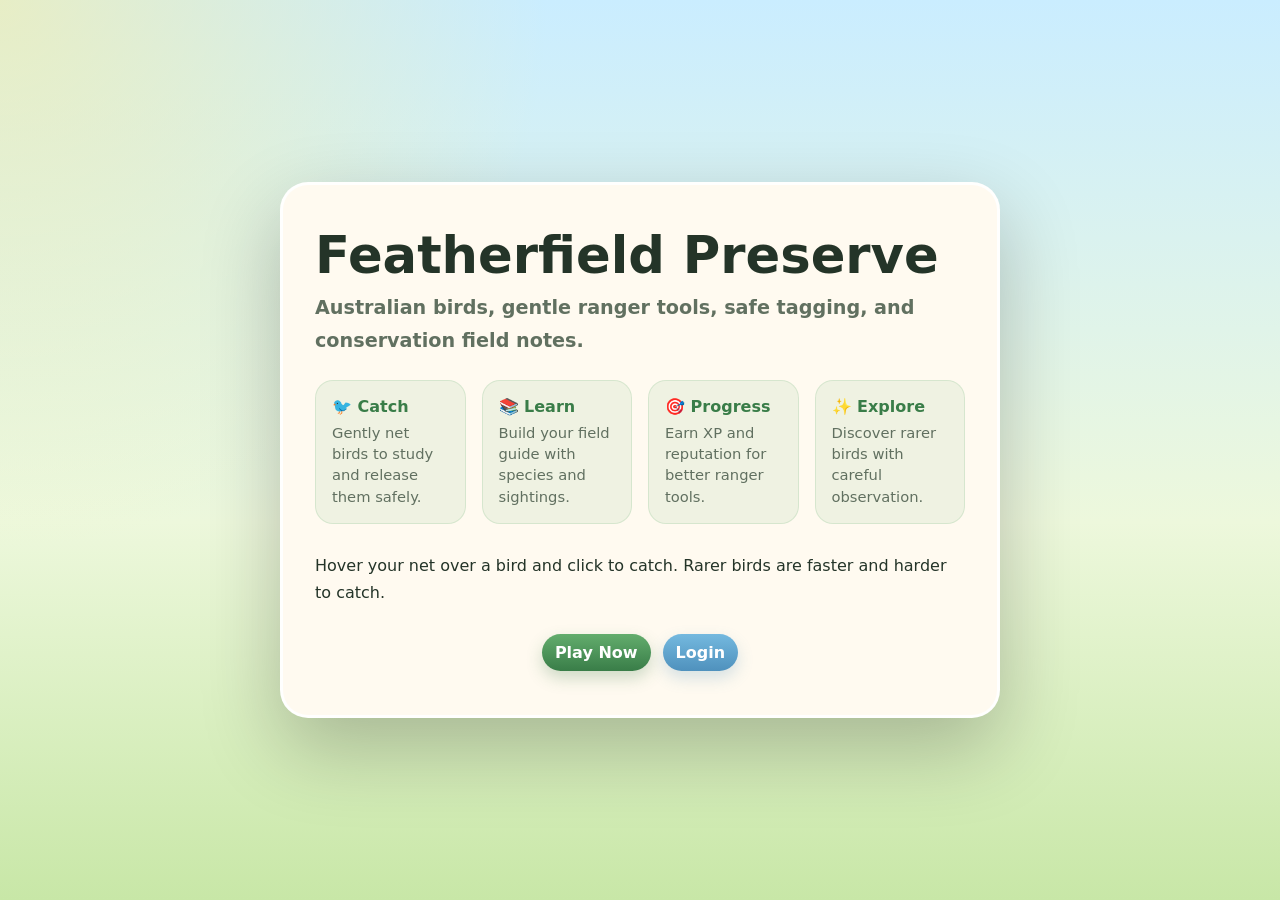
==== commit beb01d83: "Add landing/login UI for NEW_flappy_happpy_game_v1.2 on Tim branch" ====
--- a/NEW_flappy_happpy_game_v1.2.html
+++ b/NEW_flappy_happpy_game_v1.2.html
@@ -437,11 +437,263 @@
         height: 100%;
       }
     }
+
+    .landing-page {
+      position: fixed;
+      inset: 0;
+      z-index: 100;
+      display: grid;
+      place-items: center;
+      padding: 20px;
+      background:
+        radial-gradient(circle at top left, rgba(255, 238, 151, 0.55), transparent 35%),
+        linear-gradient(180deg, #caedff 0%, #edf8dc 58%, #c8e7a7 100%);
+      backdrop-filter: blur(8px);
+    }
+
+    .landing-content {
+      width: min(720px, 100%);
+      background: var(--panel-solid);
+      border-radius: 28px;
+      padding: 44px 32px;
+      box-shadow: 0 30px 80px rgba(0, 0, 0, 0.24);
+      border: 3px solid rgba(255, 255, 255, 0.92);
+      animation: slideUp 600ms ease both;
+      overflow: hidden;
+    }
+
+    @keyframes slideUp {
+      from {
+        opacity: 0;
+        transform: translateY(40px);
+      }
+      to {
+        opacity: 1;
+        transform: translateY(0);
+      }
+    }
+
+    .landing-content h1 {
+      margin: 0 0 10px;
+      font-size: clamp(2rem, 5vw, 3.2rem);
+      line-height: 1.05;
+    }
+
+    .landing-content .subtitle {
+      margin: 0 0 22px;
+      color: var(--muted);
+      font-size: clamp(1rem, 2.4vw, 1.2rem);
+      font-weight: 600;
+    }
+
+    .landing-content p {
+      margin: 0 0 28px;
+      color: var(--text);
+      line-height: 1.7;
+      font-size: 1rem;
+    }
+
+    .landing-content .features {
+      display: grid;
+      grid-template-columns: repeat(auto-fit, minmax(150px, 1fr));
+      gap: 16px;
+      margin-bottom: 28px;
+      text-align: left;
+    }
+
+    .feature-item {
+      padding: 16px;
+      border-radius: 18px;
+      background: rgba(99, 173, 109, 0.1);
+      border: 1px solid rgba(99, 173, 109, 0.18);
+    }
+
+    .feature-item strong {
+      display: block;
+      margin-bottom: 6px;
+      color: var(--green-dark);
+    }
+
+    .feature-item span {
+      color: var(--muted);
+      font-size: 0.92rem;
+      line-height: 1.45;
+    }
+
+    .button-group {
+      display: flex;
+      flex-wrap: wrap;
+      justify-content: center;
+      gap: 12px;
+      margin-top: 12px;
+    }
+
+    .login-page {
+      position: fixed;
+      inset: 0;
+      z-index: 100;
+      display: none;
+      place-items: center;
+      padding: 20px;
+      background:
+        radial-gradient(circle at top left, rgba(255, 238, 151, 0.55), transparent 35%),
+        linear-gradient(180deg, #caedff 0%, #edf8dc 58%, #c8e7a7 100%);
+      backdrop-filter: blur(8px);
+    }
+
+    .login-page.show {
+      display: grid;
+    }
+
+    .login-content {
+      width: min(520px, 100%);
+      background: var(--panel-solid);
+      border-radius: 28px;
+      padding: 40px 30px;
+      box-shadow: 0 30px 80px rgba(0, 0, 0, 0.24);
+      border: 3px solid rgba(255, 255, 255, 0.92);
+      animation: slideUp 600ms ease both;
+      text-align: center;
+    }
+
+    .login-content h2 {
+      margin: 0 0 22px;
+      font-size: clamp(1.8rem, 4vw, 2.4rem);
+      line-height: 1.05;
+    }
+
+    .login-form {
+      display: grid;
+      gap: 16px;
+      margin-bottom: 22px;
+    }
+
+    .login-content input {
+      width: 100%;
+      padding: 14px 16px;
+      border: 2px solid rgba(76, 93, 65, 0.18);
+      border-radius: 14px;
+      background: rgba(255, 255, 255, 0.72);
+      color: var(--text);
+      font-size: 1rem;
+    }
+
+    .login-content input:focus {
+      outline: none;
+      border-color: var(--green);
+    }
+
+    .login-content input::placeholder {
+      color: var(--muted);
+    }
+
+    .login-button {
+      width: 100%;
+      border: 0;
+      border-radius: 999px;
+      padding: 14px 20px;
+      font-weight: 900;
+      font-size: 1rem;
+      color: white;
+      background: linear-gradient(180deg, var(--green), var(--green-dark));
+      box-shadow: 0 7px 16px rgba(57, 125, 72, 0.25);
+      cursor: pointer;
+      transition: transform 120ms ease, filter 120ms ease;
+    }
+
+    .login-button:hover {
+      transform: translateY(-2px);
+      filter: brightness(1.06);
+    }
+
+    .back-button,
+    .signup-button {
+      border: 0;
+      border-radius: 999px;
+      padding: 12px 20px;
+      font-weight: 900;
+      font-size: 1rem;
+      cursor: pointer;
+      transition: transform 120ms ease, filter 120ms ease, background 120ms ease;
+    }
+
+    .back-button {
+      background: transparent;
+      color: var(--text);
+      border: 2px solid rgba(97, 112, 96, 0.22);
+      width: 100%;
+    }
+
+    .back-button:hover {
+      transform: translateY(-2px);
+      background: rgba(97, 112, 96, 0.08);
+    }
+
+    .signup-button {
+      width: 100%;
+      background: linear-gradient(180deg, #74b9df, #4f91bd);
+      color: white;
+      box-shadow: 0 7px 16px rgba(79, 145, 189, 0.24);
+    }
+
+    .signup-button:hover {
+      transform: translateY(-2px);
+      filter: brightness(1.06);
+    }
   </style>
 </head>
 
 <body>
-  <main class="app">
+  <div class="landing-page" id="landingPage">
+    <div class="landing-content">
+      <h1>Featherfield Preserve</h1>
+      <p class="subtitle">Australian birds, gentle ranger tools, safe tagging, and conservation field notes.</p>
+
+      <div class="features">
+        <div class="feature-item">
+          <strong>🐦 Catch</strong>
+          <span>Gently net birds to study and release them safely.</span>
+        </div>
+        <div class="feature-item">
+          <strong>📚 Learn</strong>
+          <span>Build your field guide with species and sightings.</span>
+        </div>
+        <div class="feature-item">
+          <strong>🎯 Progress</strong>
+          <span>Earn XP and reputation for better ranger tools.</span>
+        </div>
+        <div class="feature-item">
+          <strong>✨ Explore</strong>
+          <span>Discover rarer birds with careful observation.</span>
+        </div>
+      </div>
+
+      <p>Hover your net over a bird and click to catch. Rarer birds are faster and harder to catch.</p>
+
+      <div class="button-group">
+        <button class="button" id="startGameButton">Play Now</button>
+        <button class="button secondary" id="loginButton">Login</button>
+      </div>
+    </div>
+  </div>
+
+  <div class="login-page" id="loginPage">
+    <div class="login-content">
+      <h2>Welcome Back</h2>
+      <form id="loginForm" class="login-form">
+        <input type="email" id="emailInput" placeholder="Email" required>
+        <input type="password" id="passwordInput" placeholder="Password" required>
+        <button type="submit" class="login-button">Login</button>
+      </form>
+      <button class="back-button" id="backButton">Back to Landing</button>
+      <div style="margin-top: 18px; text-align: center; color: var(--muted);">
+        <p style="margin: 0 0 14px;">Don't have an account?</p>
+        <button class="signup-button" id="signupButton">Sign Up</button>
+      </div>
+    </div>
+  </div>
+
+  <main class="app" style="display: none;">
     <section class="topbar">
       <div class="brand-card">
         <h1>Featherfield Preserve</h1>
@@ -795,6 +1047,14 @@
       const canvas = document.getElementById("gameCanvas");
       const ctx = canvas.getContext("2d");
 
+      const landingPage = document.getElementById("landingPage");
+      const loginPage = document.getElementById("loginPage");
+      const startGameButton = document.getElementById("startGameButton");
+      const loginButton = document.getElementById("loginButton");
+      const backButton = document.getElementById("backButton");
+      const loginForm = document.getElementById("loginForm");
+      const signupButton = document.getElementById("signupButton");
+
       const levelText = document.getElementById("levelText");
       const xpFill = document.getElementById("xpFill");
       const xpText = document.getElementById("xpText");
@@ -2293,6 +2553,53 @@
         requestAnimationFrame(gameLoop);
       }
 
+      function startGame() {
+        landingPage.style.display = "none";
+        loginPage.classList.remove("show");
+        document.querySelector(".app").style.display = "grid";
+
+        resizeCanvas();
+        updateHud();
+
+        for (let i = 0; i < 5; i += 1) {
+          spawnBird();
+        }
+
+        showToast(
+          "Welcome, ranger",
+          "Aim from your ranger and launch the soft net. Birds are safely checked, tagged, and released."
+        );
+
+        requestAnimationFrame(gameLoop);
+      }
+
+      function showLogin() {
+        landingPage.style.display = "none";
+        loginPage.classList.add("show");
+      }
+
+      function backToLanding() {
+        loginPage.classList.remove("show");
+        landingPage.style.display = "grid";
+        loginForm.reset();
+      }
+
+      function handleLogin(event) {
+        event.preventDefault();
+        const email = document.getElementById("emailInput").value.trim();
+        const password = document.getElementById("passwordInput").value.trim();
+
+        if (email && password) {
+          showToast("Login successful", `Welcome back, ${email}!`);
+          loginForm.reset();
+          backToLanding();
+        }
+      }
+
+      function handleSignup() {
+        alert("Sign up feature coming soon!");
+      }
+
       canvas.addEventListener("pointermove", updatePointerFromEvent);
 
       canvas.addEventListener("pointerenter", (event) => {
@@ -2314,6 +2621,11 @@
       guideButton.addEventListener("click", renderFieldGuide);
       resetButton.addEventListener("click", resetGame);
       closeModalButton.addEventListener("click", closeModal);
+      startGameButton.addEventListener("click", startGame);
+      loginButton.addEventListener("click", showLogin);
+      backButton.addEventListener("click", backToLanding);
+      loginForm.addEventListener("submit", handleLogin);
+      signupButton.addEventListener("click", handleSignup);
 
       modalBackdrop.addEventListener("click", (event) => {
         if (event.target === modalBackdrop) {
@@ -2331,17 +2643,6 @@
 
       resizeCanvas();
       updateHud();
-
-      for (let i = 0; i < 5; i += 1) {
-        spawnBird();
-      }
-
-      showToast(
-        "Welcome, ranger",
-        "Aim from your ranger and launch the soft net. Birds are safely checked, tagged, and released."
-      );
-
-      requestAnimationFrame(gameLoop);
     })();
   </script>
 </body>
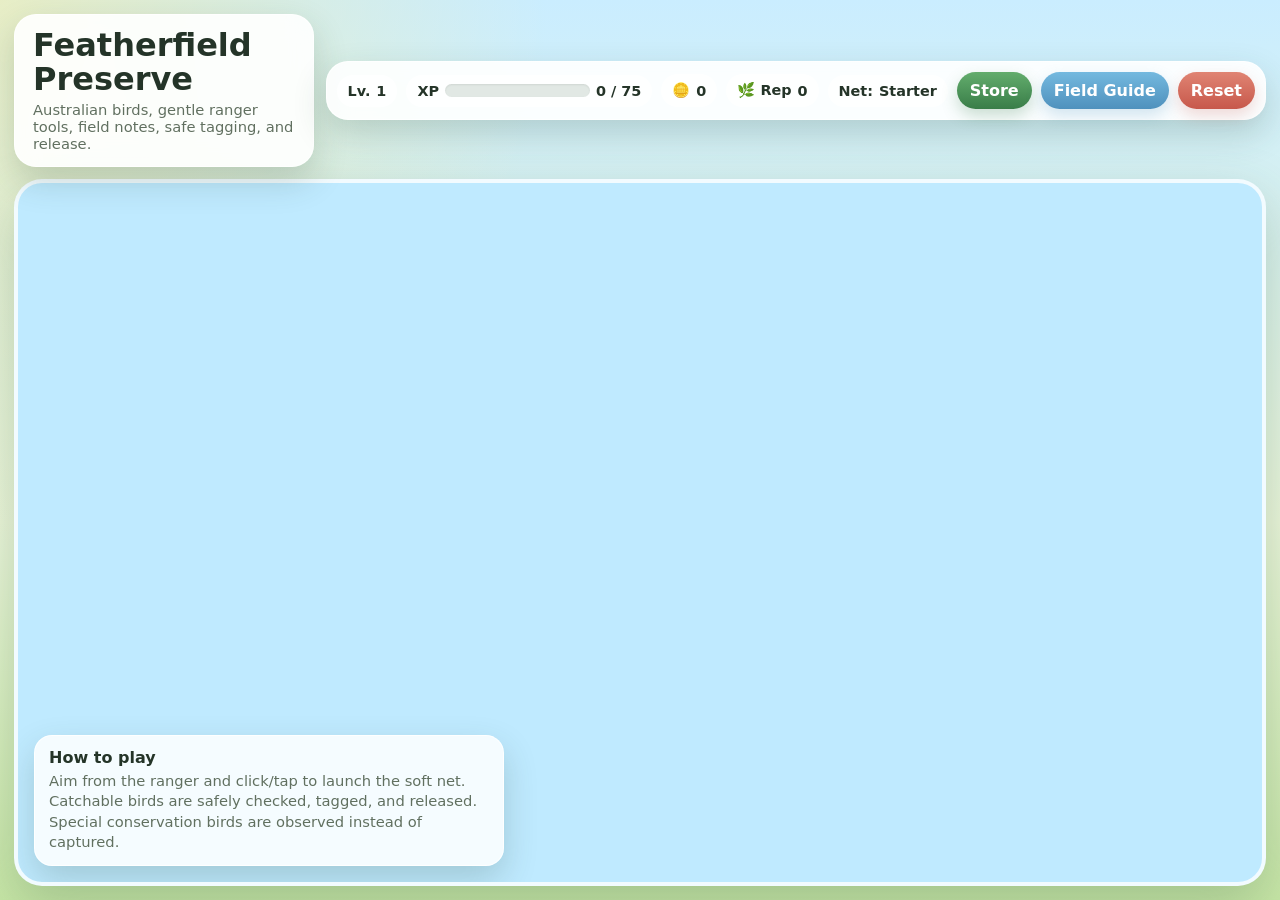
==== commit e2863051: "Merge branch 'Tim' into main" ====
--- a/NEW_flappy_happpy_game_v1.2.html
+++ b/NEW_flappy_happpy_game_v1.2.html
@@ -437,263 +437,11 @@
         height: 100%;
       }
     }
-
-    .landing-page {
-      position: fixed;
-      inset: 0;
-      z-index: 100;
-      display: grid;
-      place-items: center;
-      padding: 20px;
-      background:
-        radial-gradient(circle at top left, rgba(255, 238, 151, 0.55), transparent 35%),
-        linear-gradient(180deg, #caedff 0%, #edf8dc 58%, #c8e7a7 100%);
-      backdrop-filter: blur(8px);
-    }
-
-    .landing-content {
-      width: min(720px, 100%);
-      background: var(--panel-solid);
-      border-radius: 28px;
-      padding: 44px 32px;
-      box-shadow: 0 30px 80px rgba(0, 0, 0, 0.24);
-      border: 3px solid rgba(255, 255, 255, 0.92);
-      animation: slideUp 600ms ease both;
-      overflow: hidden;
-    }
-
-    @keyframes slideUp {
-      from {
-        opacity: 0;
-        transform: translateY(40px);
-      }
-      to {
-        opacity: 1;
-        transform: translateY(0);
-      }
-    }
-
-    .landing-content h1 {
-      margin: 0 0 10px;
-      font-size: clamp(2rem, 5vw, 3.2rem);
-      line-height: 1.05;
-    }
-
-    .landing-content .subtitle {
-      margin: 0 0 22px;
-      color: var(--muted);
-      font-size: clamp(1rem, 2.4vw, 1.2rem);
-      font-weight: 600;
-    }
-
-    .landing-content p {
-      margin: 0 0 28px;
-      color: var(--text);
-      line-height: 1.7;
-      font-size: 1rem;
-    }
-
-    .landing-content .features {
-      display: grid;
-      grid-template-columns: repeat(auto-fit, minmax(150px, 1fr));
-      gap: 16px;
-      margin-bottom: 28px;
-      text-align: left;
-    }
-
-    .feature-item {
-      padding: 16px;
-      border-radius: 18px;
-      background: rgba(99, 173, 109, 0.1);
-      border: 1px solid rgba(99, 173, 109, 0.18);
-    }
-
-    .feature-item strong {
-      display: block;
-      margin-bottom: 6px;
-      color: var(--green-dark);
-    }
-
-    .feature-item span {
-      color: var(--muted);
-      font-size: 0.92rem;
-      line-height: 1.45;
-    }
-
-    .button-group {
-      display: flex;
-      flex-wrap: wrap;
-      justify-content: center;
-      gap: 12px;
-      margin-top: 12px;
-    }
-
-    .login-page {
-      position: fixed;
-      inset: 0;
-      z-index: 100;
-      display: none;
-      place-items: center;
-      padding: 20px;
-      background:
-        radial-gradient(circle at top left, rgba(255, 238, 151, 0.55), transparent 35%),
-        linear-gradient(180deg, #caedff 0%, #edf8dc 58%, #c8e7a7 100%);
-      backdrop-filter: blur(8px);
-    }
-
-    .login-page.show {
-      display: grid;
-    }
-
-    .login-content {
-      width: min(520px, 100%);
-      background: var(--panel-solid);
-      border-radius: 28px;
-      padding: 40px 30px;
-      box-shadow: 0 30px 80px rgba(0, 0, 0, 0.24);
-      border: 3px solid rgba(255, 255, 255, 0.92);
-      animation: slideUp 600ms ease both;
-      text-align: center;
-    }
-
-    .login-content h2 {
-      margin: 0 0 22px;
-      font-size: clamp(1.8rem, 4vw, 2.4rem);
-      line-height: 1.05;
-    }
-
-    .login-form {
-      display: grid;
-      gap: 16px;
-      margin-bottom: 22px;
-    }
-
-    .login-content input {
-      width: 100%;
-      padding: 14px 16px;
-      border: 2px solid rgba(76, 93, 65, 0.18);
-      border-radius: 14px;
-      background: rgba(255, 255, 255, 0.72);
-      color: var(--text);
-      font-size: 1rem;
-    }
-
-    .login-content input:focus {
-      outline: none;
-      border-color: var(--green);
-    }
-
-    .login-content input::placeholder {
-      color: var(--muted);
-    }
-
-    .login-button {
-      width: 100%;
-      border: 0;
-      border-radius: 999px;
-      padding: 14px 20px;
-      font-weight: 900;
-      font-size: 1rem;
-      color: white;
-      background: linear-gradient(180deg, var(--green), var(--green-dark));
-      box-shadow: 0 7px 16px rgba(57, 125, 72, 0.25);
-      cursor: pointer;
-      transition: transform 120ms ease, filter 120ms ease;
-    }
-
-    .login-button:hover {
-      transform: translateY(-2px);
-      filter: brightness(1.06);
-    }
-
-    .back-button,
-    .signup-button {
-      border: 0;
-      border-radius: 999px;
-      padding: 12px 20px;
-      font-weight: 900;
-      font-size: 1rem;
-      cursor: pointer;
-      transition: transform 120ms ease, filter 120ms ease, background 120ms ease;
-    }
-
-    .back-button {
-      background: transparent;
-      color: var(--text);
-      border: 2px solid rgba(97, 112, 96, 0.22);
-      width: 100%;
-    }
-
-    .back-button:hover {
-      transform: translateY(-2px);
-      background: rgba(97, 112, 96, 0.08);
-    }
-
-    .signup-button {
-      width: 100%;
-      background: linear-gradient(180deg, #74b9df, #4f91bd);
-      color: white;
-      box-shadow: 0 7px 16px rgba(79, 145, 189, 0.24);
-    }
-
-    .signup-button:hover {
-      transform: translateY(-2px);
-      filter: brightness(1.06);
-    }
   </style>
 </head>
 
 <body>
-  <div class="landing-page" id="landingPage">
-    <div class="landing-content">
-      <h1>Featherfield Preserve</h1>
-      <p class="subtitle">Australian birds, gentle ranger tools, safe tagging, and conservation field notes.</p>
-
-      <div class="features">
-        <div class="feature-item">
-          <strong>🐦 Catch</strong>
-          <span>Gently net birds to study and release them safely.</span>
-        </div>
-        <div class="feature-item">
-          <strong>📚 Learn</strong>
-          <span>Build your field guide with species and sightings.</span>
-        </div>
-        <div class="feature-item">
-          <strong>🎯 Progress</strong>
-          <span>Earn XP and reputation for better ranger tools.</span>
-        </div>
-        <div class="feature-item">
-          <strong>✨ Explore</strong>
-          <span>Discover rarer birds with careful observation.</span>
-        </div>
-      </div>
-
-      <p>Hover your net over a bird and click to catch. Rarer birds are faster and harder to catch.</p>
-
-      <div class="button-group">
-        <button class="button" id="startGameButton">Play Now</button>
-        <button class="button secondary" id="loginButton">Login</button>
-      </div>
-    </div>
-  </div>
-
-  <div class="login-page" id="loginPage">
-    <div class="login-content">
-      <h2>Welcome Back</h2>
-      <form id="loginForm" class="login-form">
-        <input type="email" id="emailInput" placeholder="Email" required>
-        <input type="password" id="passwordInput" placeholder="Password" required>
-        <button type="submit" class="login-button">Login</button>
-      </form>
-      <button class="back-button" id="backButton">Back to Landing</button>
-      <div style="margin-top: 18px; text-align: center; color: var(--muted);">
-        <p style="margin: 0 0 14px;">Don't have an account?</p>
-        <button class="signup-button" id="signupButton">Sign Up</button>
-      </div>
-    </div>
-  </div>
-
-  <main class="app" style="display: none;">
+  <main class="app">
     <section class="topbar">
       <div class="brand-card">
         <h1>Featherfield Preserve</h1>
@@ -2643,6 +2391,17 @@
 
       resizeCanvas();
       updateHud();
+
+      for (let i = 0; i < 5; i += 1) {
+        spawnBird();
+      }
+
+      showToast(
+        "Welcome, ranger",
+        "Aim from your ranger and launch the soft net. Birds are safely checked, tagged, and released."
+      );
+
+      requestAnimationFrame(gameLoop);
     })();
   </script>
 </body>
